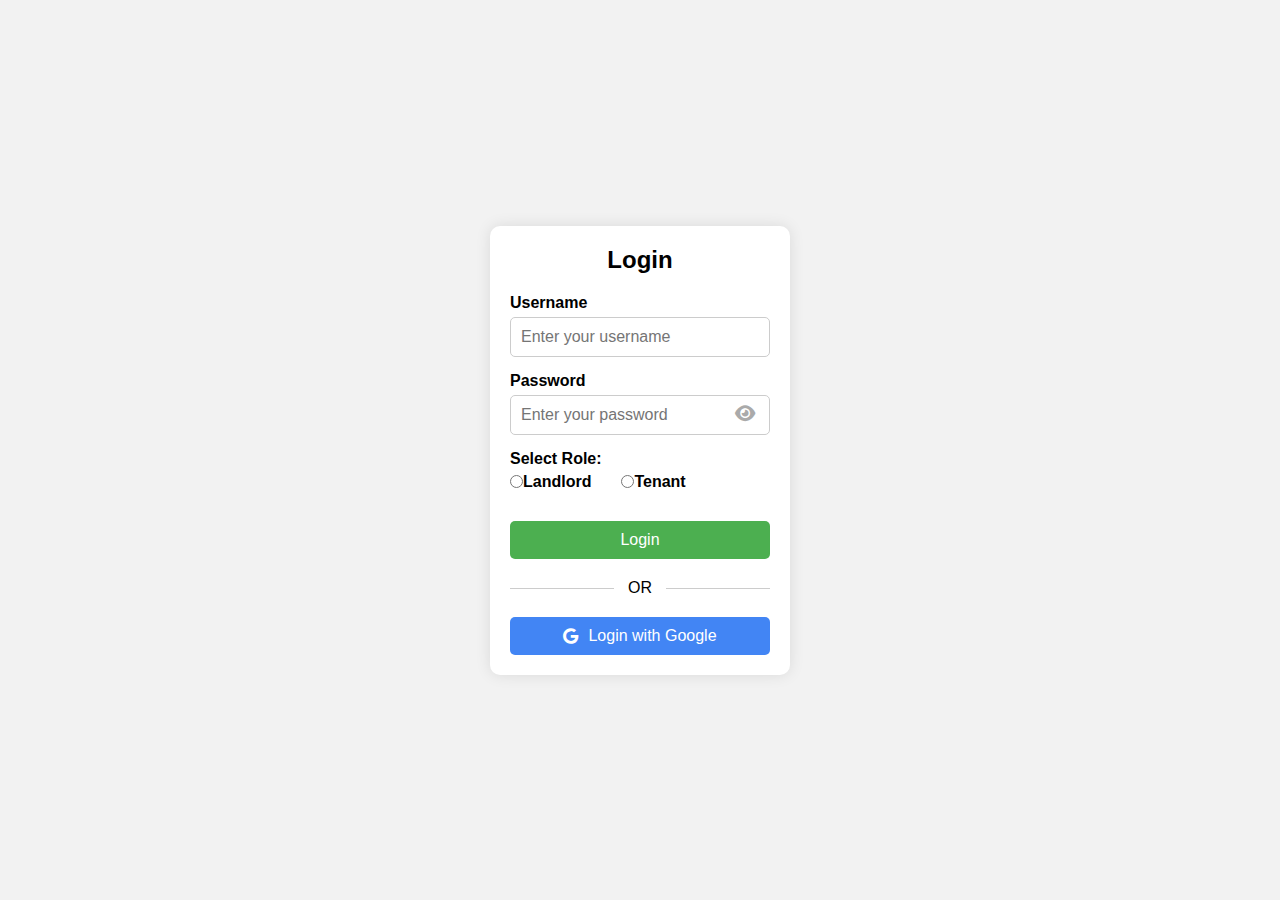
==== login/login.html @ ded5dde4 "website rent" ====
<!DOCTYPE html>
<html lang="en">
<head>
    <meta charset="UTF-8">
    <meta name="viewport" content="width=device-width, initial-scale=1.0">
    <title>Login Page</title>
    <link rel="stylesheet" href="styles.css">
    <link rel="stylesheet" href="https://cdnjs.cloudflare.com/ajax/libs/font-awesome/6.0.0-beta3/css/all.min.css">
</head>
<body>
    <div class="login-container">
        <h2>Login</h2>
        <form id="loginForm">
            <div class="input-group">
                <label for="username">Username</label>
                <input type="text" id="username" placeholder="Enter your username">
            </div>
            <div class="input-group password-group">
                <label for="password">Password</label>
                <input type="password" id="password" placeholder="Enter your password">
                <i class="fas fa-eye" id="togglePassword"></i>
            </div>

            <!-- New Radio Buttons Group -->
            <div class="input-group role-group">
                <label>Select Role:</label>
                <div>
                    <label for="landlord">
                        <input type="radio" id="landlord" name="role" value="landlord"> Landlord
                    </label>
                    <label for="tenant">
                        <input type="radio" id="tenant" name="role" value="tenant"> Tenant
                    </label>
                </div>
            </div>

            <div class="error-message" id="errorMessage"></div>
            <button type="submit">Login</button>
        </form>

        <div class="separator">OR</div>

        <div class="google-login">
            <button id="googleLogin">
                <i class="fab fa-google"></i> Login with Google
            </button>
        </div>
    </div>

    <script src="script.js"></script>
</body>
</html>
---- login/styles.css ----
* {
    margin: 0;
    padding: 0;
    box-sizing: border-box;
}

body {
    font-family: Arial, sans-serif;
    background-color: #f2f2f2;
    display: flex;
    justify-content: center;
    align-items: center;
    height: 100vh;
}

.login-container {
    background-color: white;
    padding: 20px;
    border-radius: 10px;
    box-shadow: 0 0 15px rgba(0, 0, 0, 0.1);
    width: 300px;
}

h2 {
    text-align: center;
    margin-bottom: 20px;
}

.input-group {
    margin-bottom: 15px;
    position: relative;
}

.input-group label {
    display: block;
    margin-bottom: 5px;
    font-weight: bold;
}

.input-group input {
    width: 100%;
    padding: 10px;
    border-radius: 5px;
    border: 1px solid #ccc;
    font-size: 16px;
}

.password-group {
    position: relative;
}

.password-group i {
    position: absolute;
    right: 10px;
    top: 50%;
    transform: translateY(-15%);  /* Adjusted to lower the eye icon */
    cursor: pointer;
    color: #aaa;  /* Lighter color */
    font-size: 18px;
    padding: 5px;
    transition: color 0.3s ease;
}

.password-group i:hover {
    color: #555;  /* Slightly darker on hover */
}

button {
    width: 100%;
    padding: 10px;
    background-color: #4CAF50;
    color: white;
    border: none;
    border-radius: 5px;
    cursor: pointer;
    font-size: 16px;
}

button:hover {
    background-color: #45a049;
}

.error-message {
    color: red;
    font-size: 14px;
    margin-bottom: 10px;
}

.separator {
    text-align: center;
    margin: 20px 0;
    position: relative;
}

.separator:before,
.separator:after {
    content: '';
    display: inline-block;
    width: 40%;
    height: 1px;
    background-color: #ccc;
    position: absolute;
    top: 50%;
}

.separator:before {
    left: 0;
}

.separator:after {
    right: 0;
}

.google-login button {
    width: 100%;
    padding: 10px;
    background-color: #4285F4;
    color: white;
    border: none;
    border-radius: 5px;
    cursor: pointer;
    display: flex;
    align-items: center;
    justify-content: center;
}

.google-login button i {
    margin-right: 10px;
}

.google-login button:hover {
    background-color: #357ae8;
}

/* Add this to styles.css */
.input-group.role-group div {
    display: flex;
    gap: 20px;  /* Adds space between the radio buttons */
    align-items: center;
}

.input-group.role-group label {
    display: inline-flex;
    align-items: center;
    margin-right: 10px;  /* Adds space between label and radio button */
}

.error-message {
    color: red;
    font-size: 0.9em;
    margin-top: 10px;
}

button {
    margin-top: 10px;
}
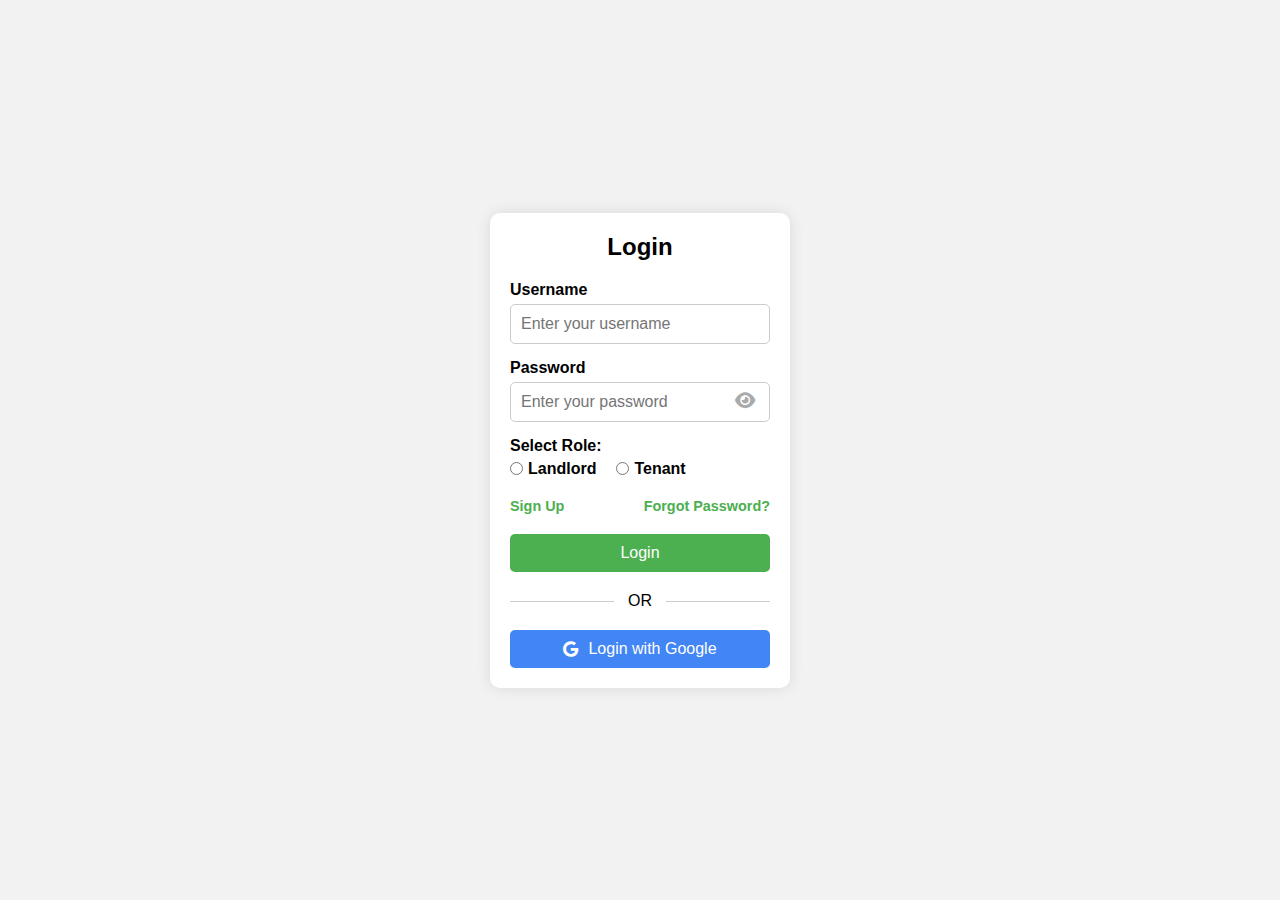
==== commit 29d950f5: "sign up and forget pass added" ====
--- a/login/login.html
+++ b/login/login.html
@@ -1,52 +1,59 @@
-<!DOCTYPE html>
-<html lang="en">
-<head>
-    <meta charset="UTF-8">
-    <meta name="viewport" content="width=device-width, initial-scale=1.0">
-    <title>Login Page</title>
-    <link rel="stylesheet" href="styles.css">
-    <link rel="stylesheet" href="https://cdnjs.cloudflare.com/ajax/libs/font-awesome/6.0.0-beta3/css/all.min.css">
-</head>
-<body>
-    <div class="login-container">
-        <h2>Login</h2>
-        <form id="loginForm">
-            <div class="input-group">
-                <label for="username">Username</label>
-                <input type="text" id="username" placeholder="Enter your username">
-            </div>
-            <div class="input-group password-group">
-                <label for="password">Password</label>
-                <input type="password" id="password" placeholder="Enter your password">
-                <i class="fas fa-eye" id="togglePassword"></i>
-            </div>
-
-            <!-- New Radio Buttons Group -->
-            <div class="input-group role-group">
-                <label>Select Role:</label>
-                <div>
-                    <label for="landlord">
-                        <input type="radio" id="landlord" name="role" value="landlord"> Landlord
-                    </label>
-                    <label for="tenant">
-                        <input type="radio" id="tenant" name="role" value="tenant"> Tenant
-                    </label>
-                </div>
-            </div>
-
-            <div class="error-message" id="errorMessage"></div>
-            <button type="submit">Login</button>
-        </form>
-
-        <div class="separator">OR</div>
-
-        <div class="google-login">
-            <button id="googleLogin">
-                <i class="fab fa-google"></i> Login with Google
-            </button>
-        </div>
-    </div>
-
-    <script src="script.js"></script>
-</body>
-</html>
+<!DOCTYPE html>
+<html lang="en">
+<head>
+    <meta charset="UTF-8">
+    <meta name="viewport" content="width=device-width, initial-scale=1.0">
+    <title>Login Page</title>
+    <link rel="stylesheet" href="styles.css">
+    <link rel="stylesheet" href="https://cdnjs.cloudflare.com/ajax/libs/font-awesome/6.0.0-beta3/css/all.min.css">
+</head>
+<body>
+    <div class="login-container">
+        <h2>Login</h2>
+        <form id="loginForm">
+            <div class="input-group">
+                <label for="username">Username</label>
+                <input type="text" id="username" placeholder="Enter your username">
+            </div>
+            <div class="input-group password-group">
+                <label for="password">Password</label>
+                <input type="password" id="password" placeholder="Enter your password">
+                <i class="fas fa-eye" id="togglePassword"></i>
+            </div>
+
+            <!-- Existing Role Selection Group -->
+            <div class="input-group role-group">
+                <label>Select Role:</label>
+                <div class="role-options">
+                <label for="landlord">
+                    <input type="radio" id="landlord" name="role" value="landlord"> Landlord
+                </label>
+            <label for="tenant">
+                    <input type="radio" id="tenant" name="role" value="tenant"> Tenant
+                </label>
+                </div>
+            </div>
+
+
+            <!-- New Links for Sign Up and Forgot Password -->
+            <div class="additional-options">
+                <a href="#" id="signUp">Sign Up</a>
+                <a href="#" id="forgotPassword">Forgot Password?</a>
+            </div>
+
+            <div class="error-message" id="errorMessage"></div>
+            <button type="submit">Login</button>
+        </form>
+
+        <div class="separator">OR</div>
+
+        <div class="google-login">
+            <button id="googleLogin">
+                <i class="fab fa-google"></i> Login with Google
+            </button>
+        </div>
+    </div>
+
+    <script src="script.js"></script>
+</body>
+</html>
--- a/login/styles.css
+++ b/login/styles.css
@@ -1,156 +1,168 @@
-* {
-    margin: 0;
-    padding: 0;
-    box-sizing: border-box;
-}
-
-body {
-    font-family: Arial, sans-serif;
-    background-color: #f2f2f2;
-    display: flex;
-    justify-content: center;
-    align-items: center;
-    height: 100vh;
-}
-
-.login-container {
-    background-color: white;
-    padding: 20px;
-    border-radius: 10px;
-    box-shadow: 0 0 15px rgba(0, 0, 0, 0.1);
-    width: 300px;
-}
-
-h2 {
-    text-align: center;
-    margin-bottom: 20px;
-}
-
-.input-group {
-    margin-bottom: 15px;
-    position: relative;
-}
-
-.input-group label {
-    display: block;
-    margin-bottom: 5px;
-    font-weight: bold;
-}
-
-.input-group input {
-    width: 100%;
-    padding: 10px;
-    border-radius: 5px;
-    border: 1px solid #ccc;
-    font-size: 16px;
-}
-
-.password-group {
-    position: relative;
-}
-
-.password-group i {
-    position: absolute;
-    right: 10px;
-    top: 50%;
-    transform: translateY(-15%);  /* Adjusted to lower the eye icon */
-    cursor: pointer;
-    color: #aaa;  /* Lighter color */
-    font-size: 18px;
-    padding: 5px;
-    transition: color 0.3s ease;
-}
-
-.password-group i:hover {
-    color: #555;  /* Slightly darker on hover */
-}
-
-button {
-    width: 100%;
-    padding: 10px;
-    background-color: #4CAF50;
-    color: white;
-    border: none;
-    border-radius: 5px;
-    cursor: pointer;
-    font-size: 16px;
-}
-
-button:hover {
-    background-color: #45a049;
-}
-
-.error-message {
-    color: red;
-    font-size: 14px;
-    margin-bottom: 10px;
-}
-
-.separator {
-    text-align: center;
-    margin: 20px 0;
-    position: relative;
-}
-
-.separator:before,
-.separator:after {
-    content: '';
-    display: inline-block;
-    width: 40%;
-    height: 1px;
-    background-color: #ccc;
-    position: absolute;
-    top: 50%;
-}
-
-.separator:before {
-    left: 0;
-}
-
-.separator:after {
-    right: 0;
-}
-
-.google-login button {
-    width: 100%;
-    padding: 10px;
-    background-color: #4285F4;
-    color: white;
-    border: none;
-    border-radius: 5px;
-    cursor: pointer;
-    display: flex;
-    align-items: center;
-    justify-content: center;
-}
-
-.google-login button i {
-    margin-right: 10px;
-}
-
-.google-login button:hover {
-    background-color: #357ae8;
-}
-
-/* Add this to styles.css */
-.input-group.role-group div {
-    display: flex;
-    gap: 20px;  /* Adds space between the radio buttons */
-    align-items: center;
-}
-
-.input-group.role-group label {
-    display: inline-flex;
-    align-items: center;
-    margin-right: 10px;  /* Adds space between label and radio button */
-}
-
-.error-message {
-    color: red;
-    font-size: 0.9em;
-    margin-top: 10px;
-}
-
-button {
-    margin-top: 10px;
-}
+/* General Styles */
+* {
+    margin: 0;
+    padding: 0;
+    box-sizing: border-box;
+}
+
+body {
+    font-family: Arial, sans-serif;
+    background-color: #f2f2f2;
+    display: flex;
+    justify-content: center;
+    align-items: center;
+    height: 100vh;
+}
+
+.login-container {
+    background-color: white;
+    padding: 20px;
+    border-radius: 10px;
+    box-shadow: 0 0 15px rgba(0, 0, 0, 0.1);
+    width: 300px;
+}
+
+h2 {
+    text-align: center;
+    margin-bottom: 20px;
+}
+
+.input-group {
+    margin-bottom: 15px;
+    position: relative;
+}
+
+.input-group label {
+    display: block;
+    margin-bottom: 5px;
+    font-weight: bold;
+}
+
+.input-group input {
+    width: 100%;
+    padding: 10px;
+    border-radius: 5px;
+    border: 1px solid #ccc;
+    font-size: 16px;
+}
+
+/* Role Selection - Side by Side */
+.role-options {
+    display: flex;
+    gap: 20px; /* Space between the Landlord and Tenant options */
+}
+
+.role-options label {
+    display: flex;
+    align-items: center;
+    gap: 5px; /* Space between radio button and label text */
+}
+
+/* Password Group with Eye Icon */
+.password-group {
+    position: relative;
+}
+
+.password-group i {
+    position: absolute;
+    right: 10px;
+    top: 50%;
+    transform: translateY(-15%);
+    cursor: pointer;
+    color: #aaa;
+    font-size: 18px;
+    padding: 5px;
+    transition: color 0.3s ease;
+}
+
+.password-group i:hover {
+    color: #555;
+}
+
+/* Sign Up and Forgot Password Links */
+.additional-options {
+    display: flex;
+    justify-content: space-between;
+    margin-top: 10px;
+    font-size: 0.9em;
+}
+
+.additional-options a {
+    color: #4CAF50;
+    text-decoration: none;
+    font-weight: bold;
+}
+
+.additional-options a:hover {
+    text-decoration: underline;
+}
+
+/* Button Styles */
+button {
+    width: 100%;
+    padding: 10px;
+    background-color: #4CAF50;
+    color: white;
+    border: none;
+    border-radius: 5px;
+    cursor: pointer;
+    font-size: 16px;
+    margin-top: 10px;
+}
+
+button:hover {
+    background-color: #45a049;
+}
+
+.error-message {
+    color: red;
+    font-size: 14px;
+    margin-bottom: 10px;
+}
+
+.separator {
+    text-align: center;
+    margin: 20px 0;
+    position: relative;
+}
+
+.separator:before,
+.separator:after {
+    content: '';
+    display: inline-block;
+    width: 40%;
+    height: 1px;
+    background-color: #ccc;
+    position: absolute;
+    top: 50%;
+}
+
+.separator:before {
+    left: 0;
+}
+
+.separator:after {
+    right: 0;
+}
+
+/* Google Login Button */
+.google-login button {
+    width: 100%;
+    padding: 10px;
+    background-color: #4285F4;
+    color: white;
+    border: none;
+    border-radius: 5px;
+    cursor: pointer;
+    display: flex;
+    align-items: center;
+    justify-content: center;
+}
+
+.google-login button i {
+    margin-right: 10px;
+}
+
+.google-login button:hover {
+    background-color: #357ae8;
+}
